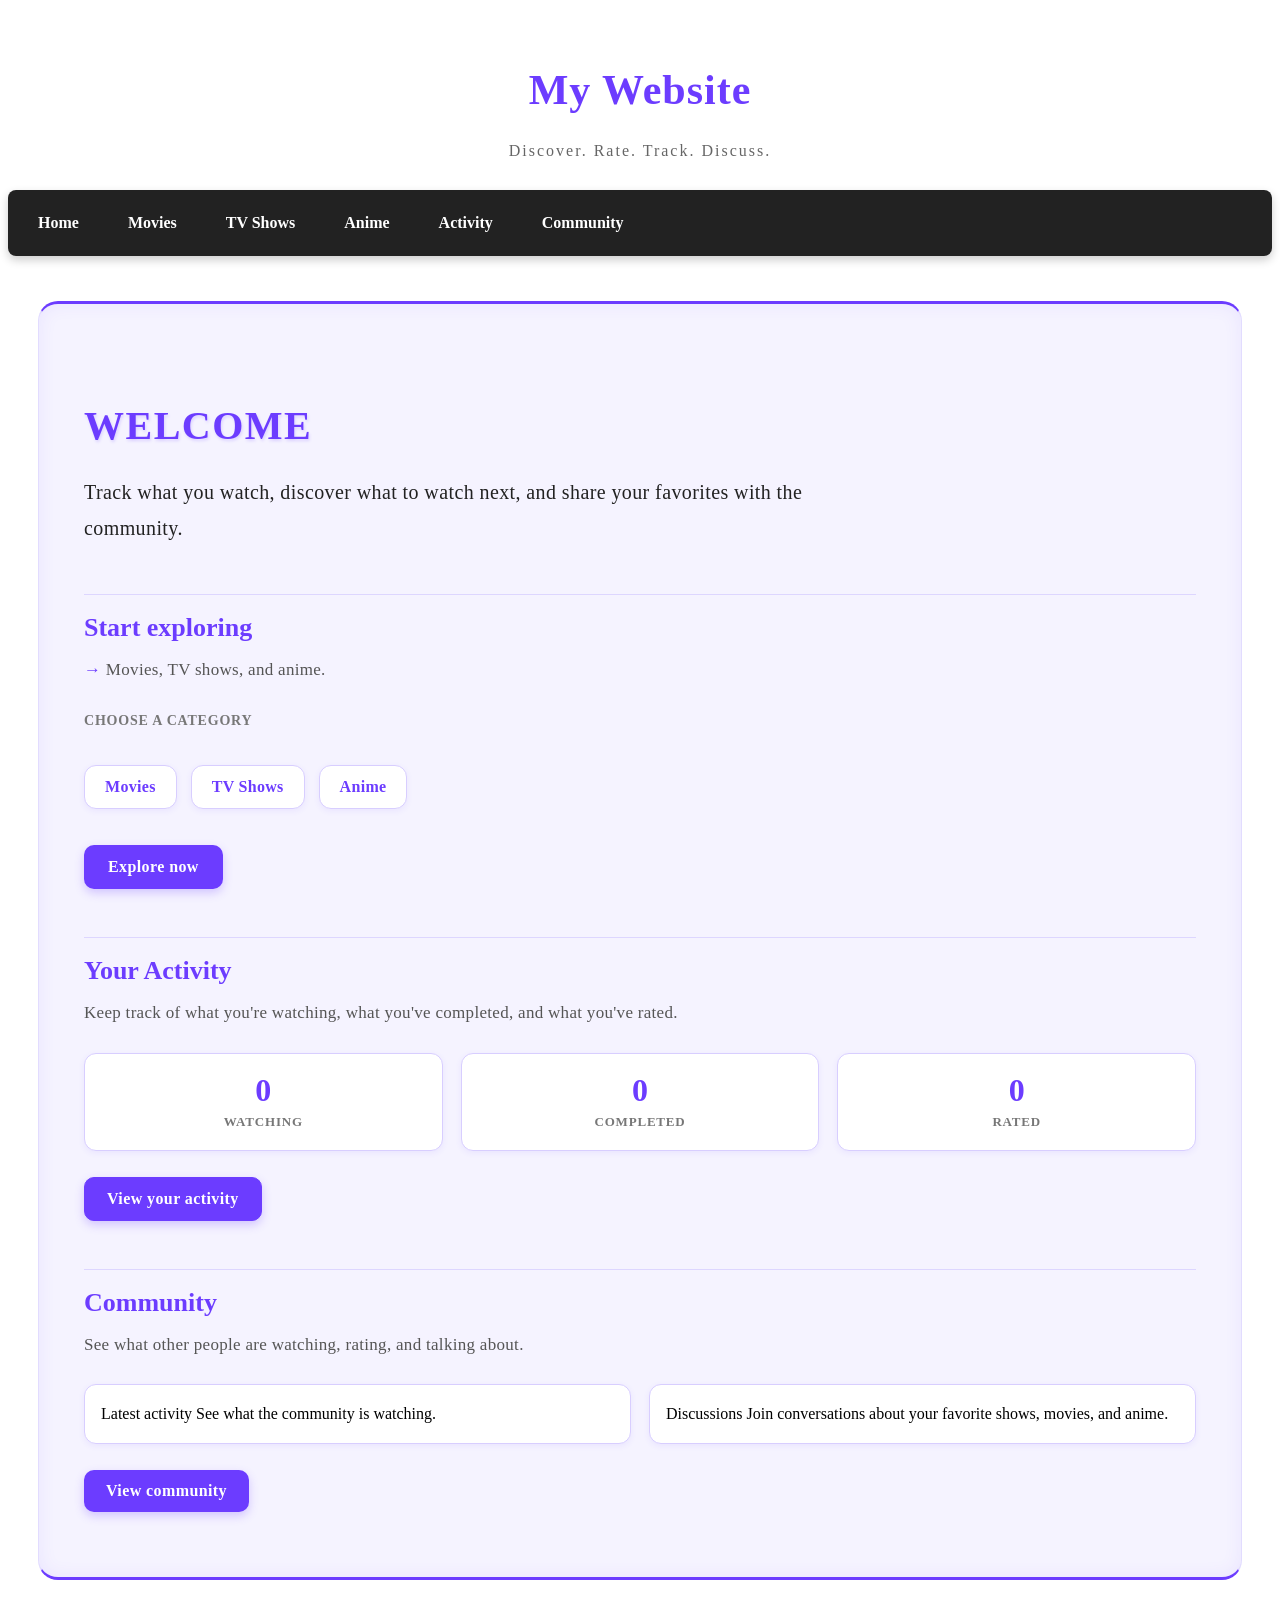
==== index.html @ aff1862b "Update index.html" ====
<!DOCTYPE html>
<html>
<head>
    <title>My Website</title>
    <style>
    nav {
  background-color: #222;
  padding: 16px 18px;
  border-radius: 8px;
  box-shadow: 0 4px 10px rgba(0, 0, 0, 0.2);
  display: flex;
  gap: 10px;
  align-items: center;
}

    nav a {
  color: white;
  margin-right: 15px;
  text-decoration: none;
  padding: 8px 12px;
  border-radius: 6px;
  transition: background-color 0.2s ease, transform 0.15s ease;
  font-weight: 600;
}

nav a:hover {
  background-color: #6c3cff;
  color: white;
  transform: translateY(-2px);
}
    .site-header {
        text-align: center;
        padding: 30px 10px;
    }

    .site-header h1 {
    font-size: 42px;
    letter-spacing: 1px;
    color: #6c3cff;
}  

 .site-header p {
    margin: 8px 0 0;
    color: #666;
    font-size: 16px;
    letter-spacing: 2px;
}   

    main h2 {
  font-size: 40px;
  color: #6c3cff;
  margin-top: 4;
  margin-bottom: 24px;
  letter-spacing: 0.5px;
  line-height: 1.2; 
          text-transform: uppercase;
  font-weight: 800;
      text-shadow: 1px 2px 3px rgba(108, 60, 255, 0.18);    
  letter-spacing: 1.5px;
}
  main h3 {
  font-size: 26px;
  color: #6c3cff;
  margin-top: 48px;
  margin-bottom: 12px;
  padding-top: 18px;
  border-top: 1px solid #ddd6ff;
}
  .explore-text {
  font-size: 17px;
  color: #555;
  margin: 0;
  letter-spacing: 0.3px;
  }  
    .category-label {
  font-size: 14px;
  color: #777;
  margin-top: 22px;
  margin-bottom: 10px;
  font-weight: 700;
  letter-spacing: 0.8px;
  text-transform: uppercase;
       
    }    
      .explore-text::before {
  content: "→ ";
  color: #6c3cff;
  font-weight: 700;
}  
   .category-links {
  display: flex;
  gap: 14px;
  margin-top: 24px;
  margin-bottom: 4px;
  flex-wrap: wrap;
  padding: 8px 0;
}

.category-links a {
  padding: 12px 20px;
  background-color: white;
  color: #6c3cff;
  text-decoration: none;
  border: 1px solid #d8ceff;
  border-radius: 12px;
  font-weight: 600;
  letter-spacing: 0.3px;
  transition: transform 0.2s ease, box-shadow 0.2s ease;
  box-shadow: 0 2px 6px rgba(108, 60, 255, 0.08);
}
   .category-links a:hover {
  transform: translateY(-4px);
  box-shadow: 0 7px 14px rgba(108, 60, 255, 0.22);
  background-color: #faf9ff;
}
   .explore-button {
  display: inline-block;
  margin-top: 24px;
  padding: 13px 24px;
  background-color: #6c3cff;
  color: white;
  text-decoration: none;
  border-radius: 10px;
  transition: background-color 0.2s ease, transform 0.2s ease, box-shadow 0.2s ease;
  box-shadow: 0 4px 10px rgba(108, 60, 255, 0.25);
  font-weight: 700;
  letter-spacing: 0.4px;
}   
    .explore-button:hover {
  background-color: #5428d6;
  transform: translateY(-2px);
    }    

  main p {
  font-size: 20px;
  line-height: 1.8;
  margin: 0;
 max-width: 750px;
  letter-spacing: 0.4px;
        color: #222;
  font-weight: 450;
  margin-top: 8px;
}
      main {
  padding: 65px 45px;
  background-color: #f5f3ff;
  border: 1px solid #e2dcff;
  border-radius: 20px;
  margin: 45px 30px;
  box-shadow: 0 8px 20px rgba(108, 60, 255, 0.16);
            position: relative;
  overflow: hidden;
    transition: transform 0.2s ease, box-shadow 0.2s ease;
  cursor: default;
  will-change: transform;
            border-top: 3px solid #6c3cff;
  border-bottom: 3px solid #6c3cff;
  box-sizing: border-box;
            box-shadow: inset 0 0 18px rgba(108, 60, 255, 0.08);
}

        main:hover {
  transform: translateY(-3px);
      transition: transform 0.2s ease;
  will-change: transform;        
  box-shadow: 0 10px 22px rgba(108, 60, 255, 0.16);
        }
 .activity-heading {
  font-size: 26px;
  color: #6c3cff;
  margin-top: 48px;
  margin-bottom: 12px;
  padding-top: 18px;
  border-top: 1px solid #ddd6ff;
}

.activity-text {
  font-size: 17px;
  color: #555;
  margin: 0;
  letter-spacing: 0.3px;
}

.activity-preview {
  display: flex;
  gap: 18px;
  margin-top: 24px;
  flex-wrap: wrap;
}

.activity-item {
  flex: 1;
  min-width: 120px;
  padding: 20px 16px;
  background-color: white;
  border: 1px solid #d8ceff;
  border-radius: 12px;
  text-align: center;
  box-shadow: 0 2px 6px rgba(108, 60, 255, 0.08);
  transition: transform 0.2s ease, box-shadow 0.2s ease;
}
   .activity-item:hover {
  transform: translateY(-3px);
  box-shadow: 0 6px 12px rgba(108, 60, 255, 0.16);
   }     

.activity-number {
  display: block;
  font-size: 32px;
  font-weight: 800;
  color: #6c3cff;
  line-height: 1;
}

.activity-label {
  display: block;
  margin-top: 8px;
  font-size: 13px;
  color: #777;
  font-weight: 700;
  letter-spacing: 0.8px;
  text-transform: uppercase;
}

.activity-button {
  display: inline-block;
  margin-top: 26px;
  padding: 12px 22px;
  background-color: #6c3cff;
  color: white;
  text-decoration: none;
  border: 1px solid #6c3cff;
  border-radius: 10px;
  font-weight: 700;
  letter-spacing: 0.4px;
  transition: background-color 0.2s ease, transform 0.2s ease, box-shadow 0.2s ease;
  box-shadow: 0 4px 10px rgba(108, 60, 255, 0.25);
}

.activity-button:hover {
  background-color: #5428d6;
  color: white;
  transform: translateY(-2px);
  box-shadow: 0 6px 14px rgba(108, 60, 255, 0.3);
}
  .community-heading {
  font-size: 26px;
  color: #6c3cff;
  margin-top: 48px;
  margin-bottom: 12px;
  padding-top: 18px;
  border-top: 1px solid #ddd6ff;
  } 
  .community-text {
  font-size: 17px;
  color: #555;
  margin: 0;
  letter-spacing: 0.3px;
  }  
   .community-preview {
  display: flex;
  gap: 18px;
  margin-top: 24px;
  flex-wrap: wrap;
   }    
    .community-item {
  flex: 1;
  min-width: 180px;
  padding: 20px 16px;
  background-color: white;
  border: 1px solid #d8ceff;
  border-radius: 12px;
  box-shadow: 0 2px 6px rgba(108, 60, 255, 0.08);
  transition: transform 0.2s ease, box-shadow 0.2s ease;
} 
  .community-item:hover {
  transform: translateY(-3px);
  box-shadow: 0 6px 12px rgba(108, 60, 255, 0.16);
  }   
   .community-button {
  display: inline-block;
  margin-top: 26px;
  padding: 12px 22px;
  background-color: #6c3cff;
  color: white;
  text-decoration: none;
  border-radius: 10px;
  font-weight: 700;
  letter-spacing: 0.4px;
  transition: background-color 0.2s ease, transform 0.2s ease, box-shadow 0.2s ease;
  box-shadow: 0 4px 10px rgba(108, 60, 255, 0.25);
   }  
   .community-button:hover {
  background-color: #5428d6;
  transform: translateY(-2px);
  box-shadow: 0 6px 14px rgba(108, 60, 255, 0.3);
   }     
</style>
</head>

<body>

<header class="site-header">
    <h1>My Website</h1>
    <p>Discover. Rate. Track. Discuss.</p>
</header>
<nav>
    <a href="#">Home</a>
    <a href="#">Movies</a>
    <a href="#">TV Shows</a>
    <a href="#">Anime</a>
    <a href="#">Activity</a>
    <a href="#">Community</a>
</nav>
    <main>
        <h2>Welcome</h2>
   <p>Track what you watch, discover what to watch next, and share your favorites with the community.</p>
          <h3>Start exploring</h3>
<p class="explore-text">Movies, TV shows, and anime.</p>
<p class="category-label">Choose a category</p>
<div class="category-links">
  <a href="#">Movies</a>
  <a href="#">TV Shows</a>
  <a href="#">Anime</a>
</div>

<a href="#" class="explore-button">Explore now</a>
  <h3 class="activity-heading">Your Activity</h3>

<p class="activity-text">
  Keep track of what you're watching, what you've completed, and what you've rated.
</p>

<div class="activity-preview">
  <div class="activity-item">
    <span class="activity-number">0</span>
    <span class="activity-label">Watching</span>
  </div>

  <div class="activity-item">
    <span class="activity-number">0</span>
    <span class="activity-label">Completed</span>
  </div>

  <div class="activity-item">
    <span class="activity-number">0</span>
    <span class="activity-label">Rated</span>
  </div>
</div>

<a href="#" class="activity-button">View your activity</a>   
   <h3 class="community-heading">Community</h3>

<p class="community-text">
  See what other people are watching, rating, and talking about.
</p>

<div class="community-preview">
  <div class="community-item">
    <span class="community-title">Latest activity</span>
    <span class="community-detail">See what the community is watching.</span>
  </div>

  <div class="community-item">
    <span class="community-title">Discussions</span>
    <span class="community-detail">Join conversations about your favorite shows, movies, and anime. </span>
  </div>
</div>

<a href="#" class="community-button">View community</a>     
    </main>

</body>
</html>
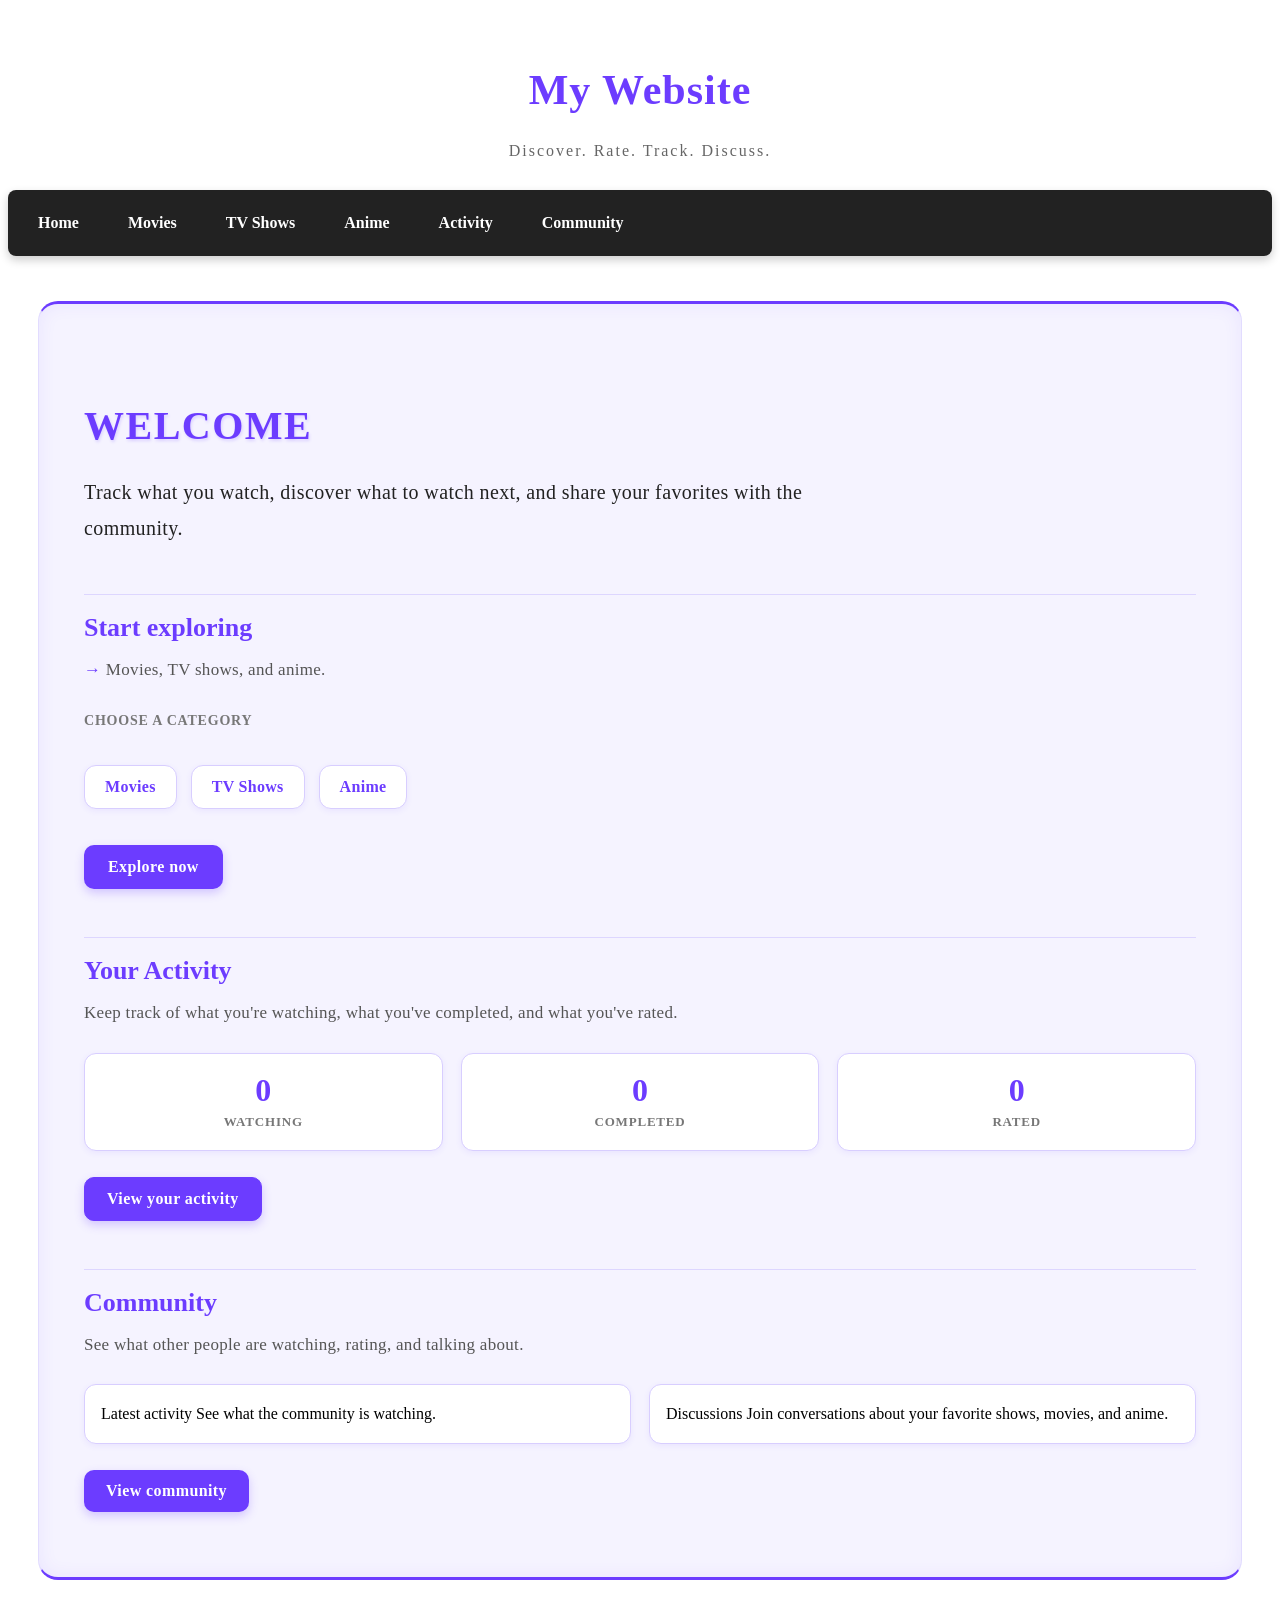
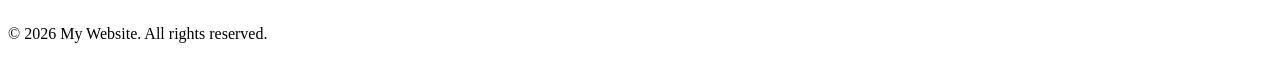
==== commit c9de8ed6: "Update index.html" ====
--- a/index.html
+++ b/index.html
@@ -294,7 +294,41 @@
   background-color: #5428d6;
   transform: translateY(-2px);
   box-shadow: 0 6px 14px rgba(108, 60, 255, 0.3);
-   }     
+   }   
+@media (max-width: 700px) {
+  main {
+    padding: 40px 22px;
+    margin: 25px 15px;
+  }
+
+  .site-header h1 {
+    font-size: 34px;
+  }
+
+  main h2 {
+    font-size: 32px;
+  }
+
+  main h3 {
+    font-size: 23px;
+  }
+
+  .category-links {
+    gap: 10px;
+  }
+
+  .category-links a {
+    padding: 10px 16px;
+  }
+
+  .activity-preview {
+    gap: 12px;
+  }
+
+  .community-preview {
+    gap: 12px;
+  }
+}        
 </style>
 </head>
 
@@ -369,6 +403,8 @@
 
 <a href="#" class="community-button">View community</a>     
     </main>
-
+<footer>
+  <p>© 2026 My Website. All rights reserved.</p>
+</footer>
 </body>
 </html>
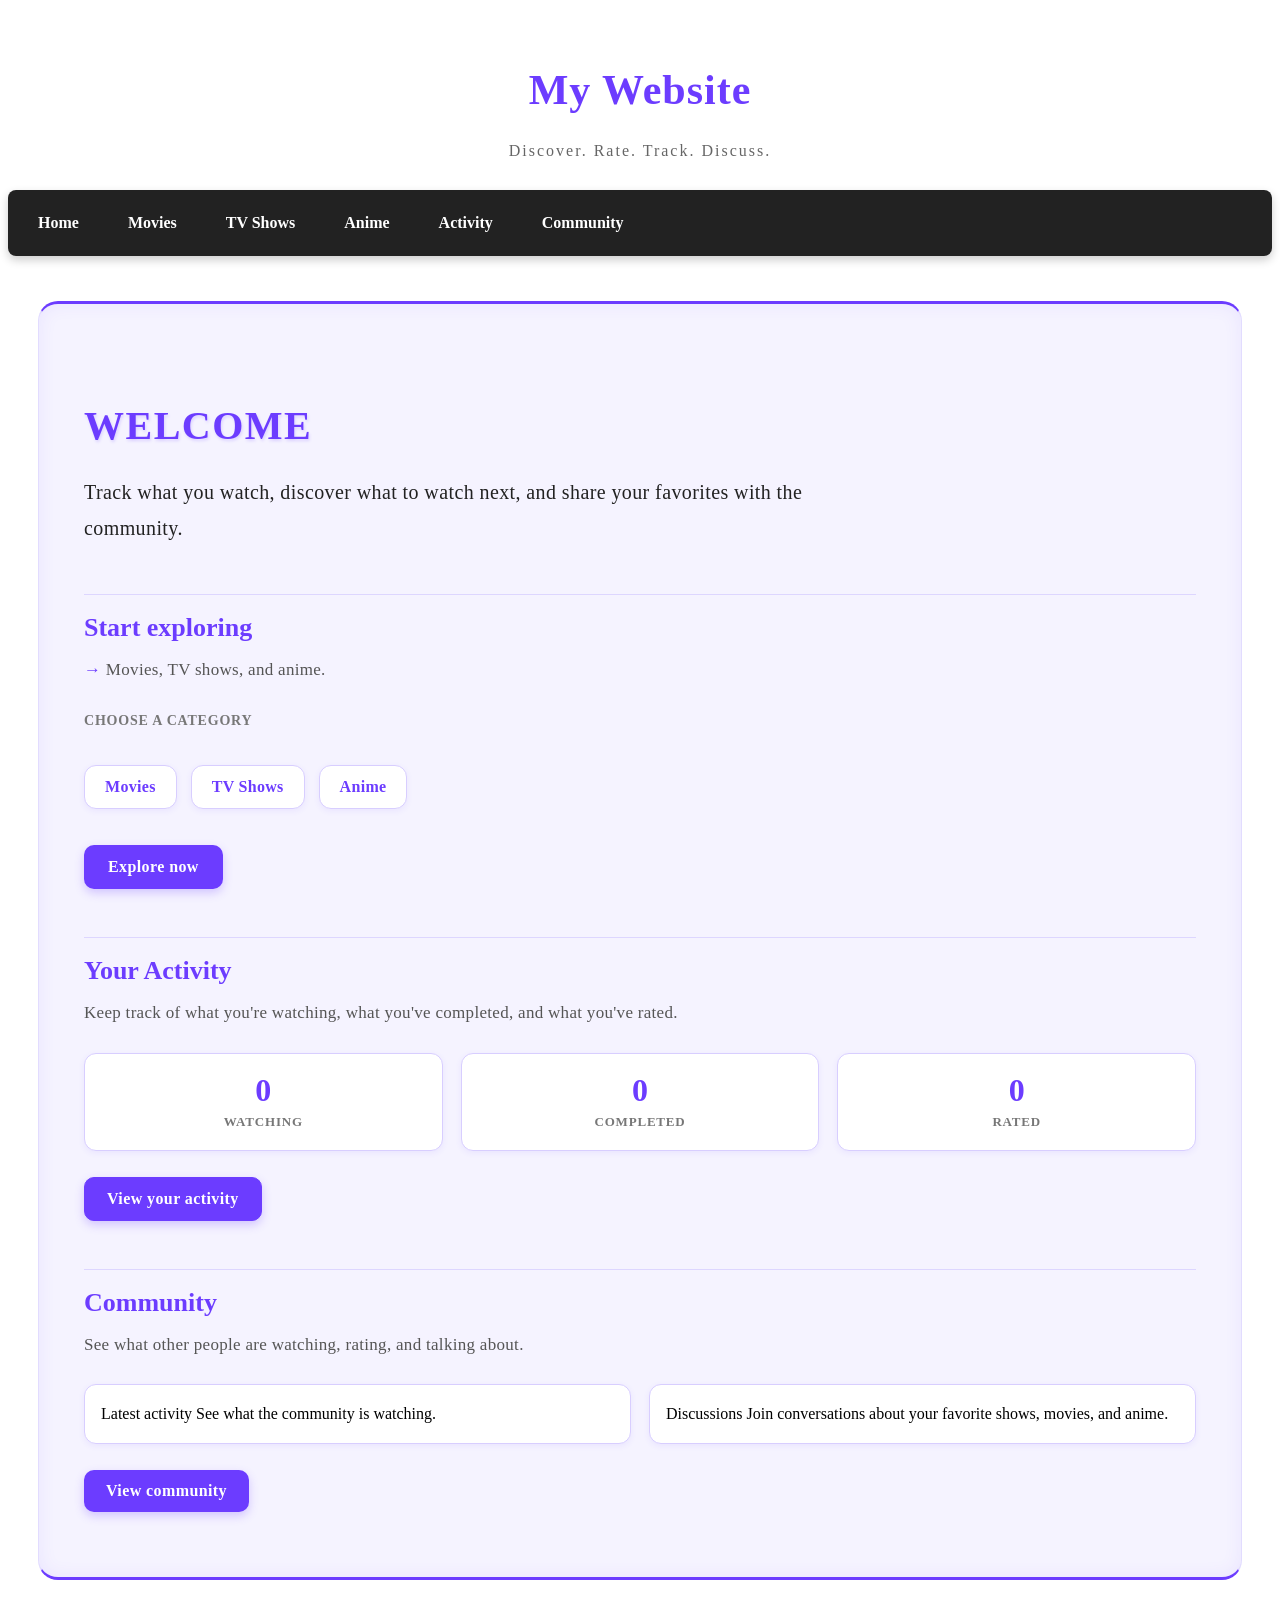
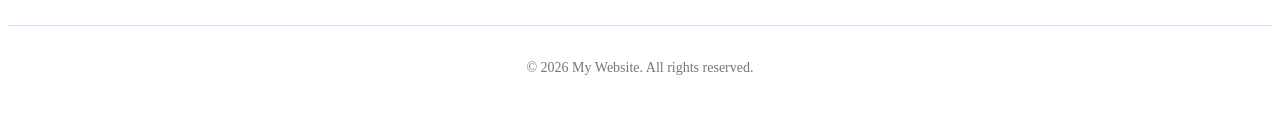
==== commit d0b6bed7: "Update index.html" ====
--- a/index.html
+++ b/index.html
@@ -328,7 +328,15 @@
   .community-preview {
     gap: 12px;
   }
-}        
+}   
+ footer {
+  margin-top: 30px;
+  padding: 20px;
+  text-align: center;
+  color: #777;
+  font-size: 14px;
+  border-top: 1px solid #ddd6ff;
+ }       
 </style>
 </head>
 
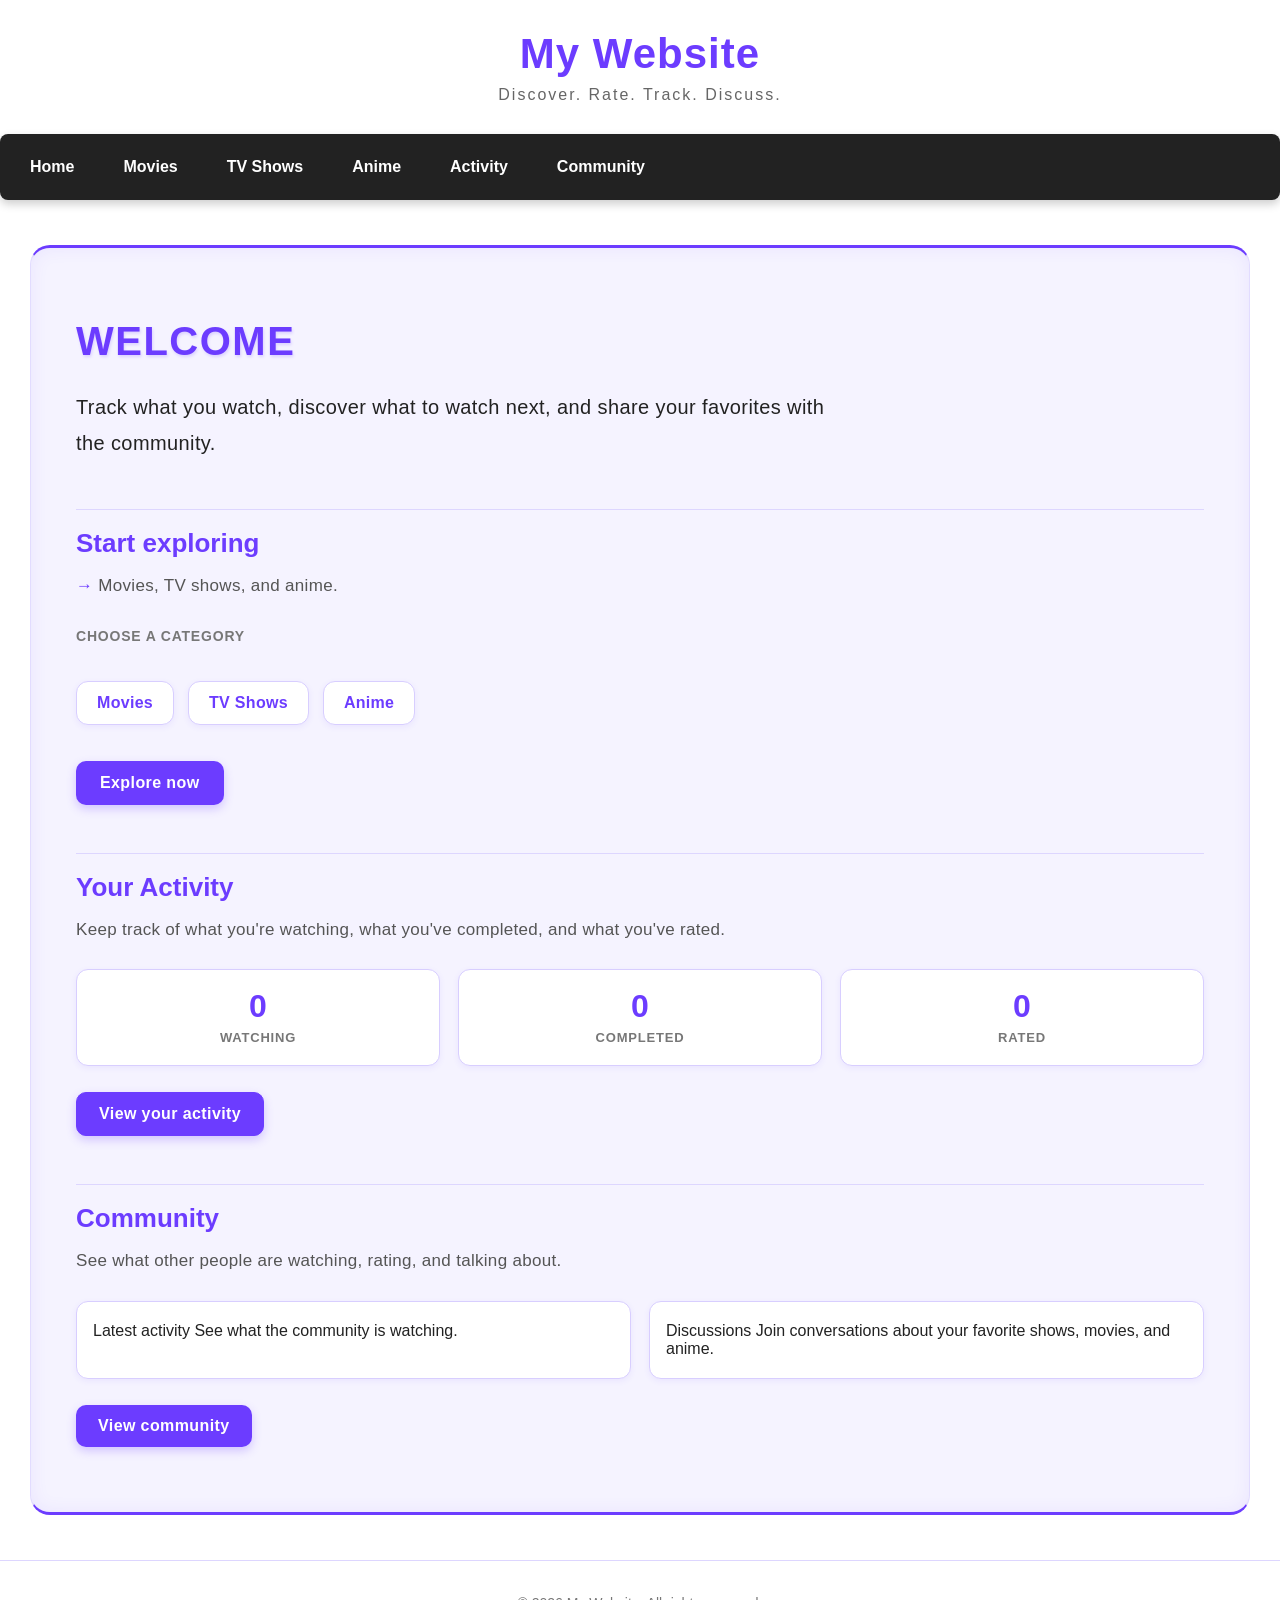
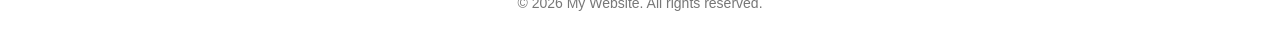
==== commit a22831b0: "Update index.html" ====
--- a/index.html
+++ b/index.html
@@ -1,6 +1,7 @@
 <!DOCTYPE html>
 <html>
 <head>
+    <link rel="stylesheet" href="style.css">
     <title>My Website</title>
     <style>
     nav {
@@ -347,8 +348,8 @@
     <p>Discover. Rate. Track. Discuss.</p>
 </header>
 <nav>
-    <a href="#">Home</a>
-    <a href="#">Movies</a>
+    <a href="index.html">Home</a>
+    <a href="movies.html">Movies</a>
     <a href="#">TV Shows</a>
     <a href="#">Anime</a>
     <a href="#">Activity</a>
--- a/style.css
+++ b/style.css
@@ -0,0 +1,108 @@
+body {
+  margin: 0;
+  font-family: Arial, sans-serif;
+  background-color: white;
+  color: #222;
+}
+
+.site-header {
+  text-align: center;
+  padding: 25px 20px;
+}
+
+.site-header h1 {
+  margin: 0;
+}
+
+.site-header p {
+  margin: 8px 0 0;
+}
+
+nav {
+  background-color: #222;
+  padding: 16px 18px;
+  border-radius: 8px;
+  box-shadow: 0 4px 10px rgba(0, 0, 0, 0.2);
+  display: flex;
+  gap: 10px;
+  align-items: center;
+}
+
+nav a {
+  color: white;
+  margin-right: 15px;
+  text-decoration: none;
+  padding: 8px 12px;
+  border-radius: 6px;
+  transition: background-color 0.2s ease, transform 0.15s ease;
+  font-weight: 600;
+}
+
+nav a:hover {
+  background-color: #6c3cff;
+  color: white;
+  transform: translateY(-2px);
+}
+main {
+  padding: 65px 45px;
+  background-color: #f5f3ff;
+  border: 1px solid #e2dcff;
+  border-radius: 20px;
+  margin: 45px 30px;
+  box-shadow: 0 8px 20px rgba(108, 60, 255, 0.16);
+  position: relative;
+  overflow: hidden;
+}
+
+main h2 {
+  font-size: 40px;
+  color: #6c3cff;
+  margin-top: 4px;
+  margin-bottom: 24px;
+  letter-spacing: 1.5px;
+  line-height: 1.2;
+  text-transform: uppercase;
+  font-weight: 800;
+  text-shadow: 1px 2px 3px rgba(108, 60, 255, 0.18);
+}
+
+main p {
+  font-size: 20px;
+  line-height: 1.8;
+  margin: 0;
+  max-width: 750px;
+  letter-spacing: 0.4px;
+  color: #222;
+}
+
+footer {
+  margin-top: 30px;
+  padding: 20px;
+  text-align: center;
+  color: #777;
+  font-size: 14px;
+  border-top: 1px solid #ddd6ff;
+}
+@media (max-width: 700px) {
+  main {
+    padding: 40px 22px;
+    margin: 25px 15px;
+  }
+
+  .site-header h1 {
+    font-size: 34px;
+  }
+
+  main h2 {
+    font-size: 32px;
+  }
+
+  nav {
+    gap: 6px;
+  }
+
+  nav a {
+    margin-right: 5px;
+    padding: 8px 8px;
+  }
+}
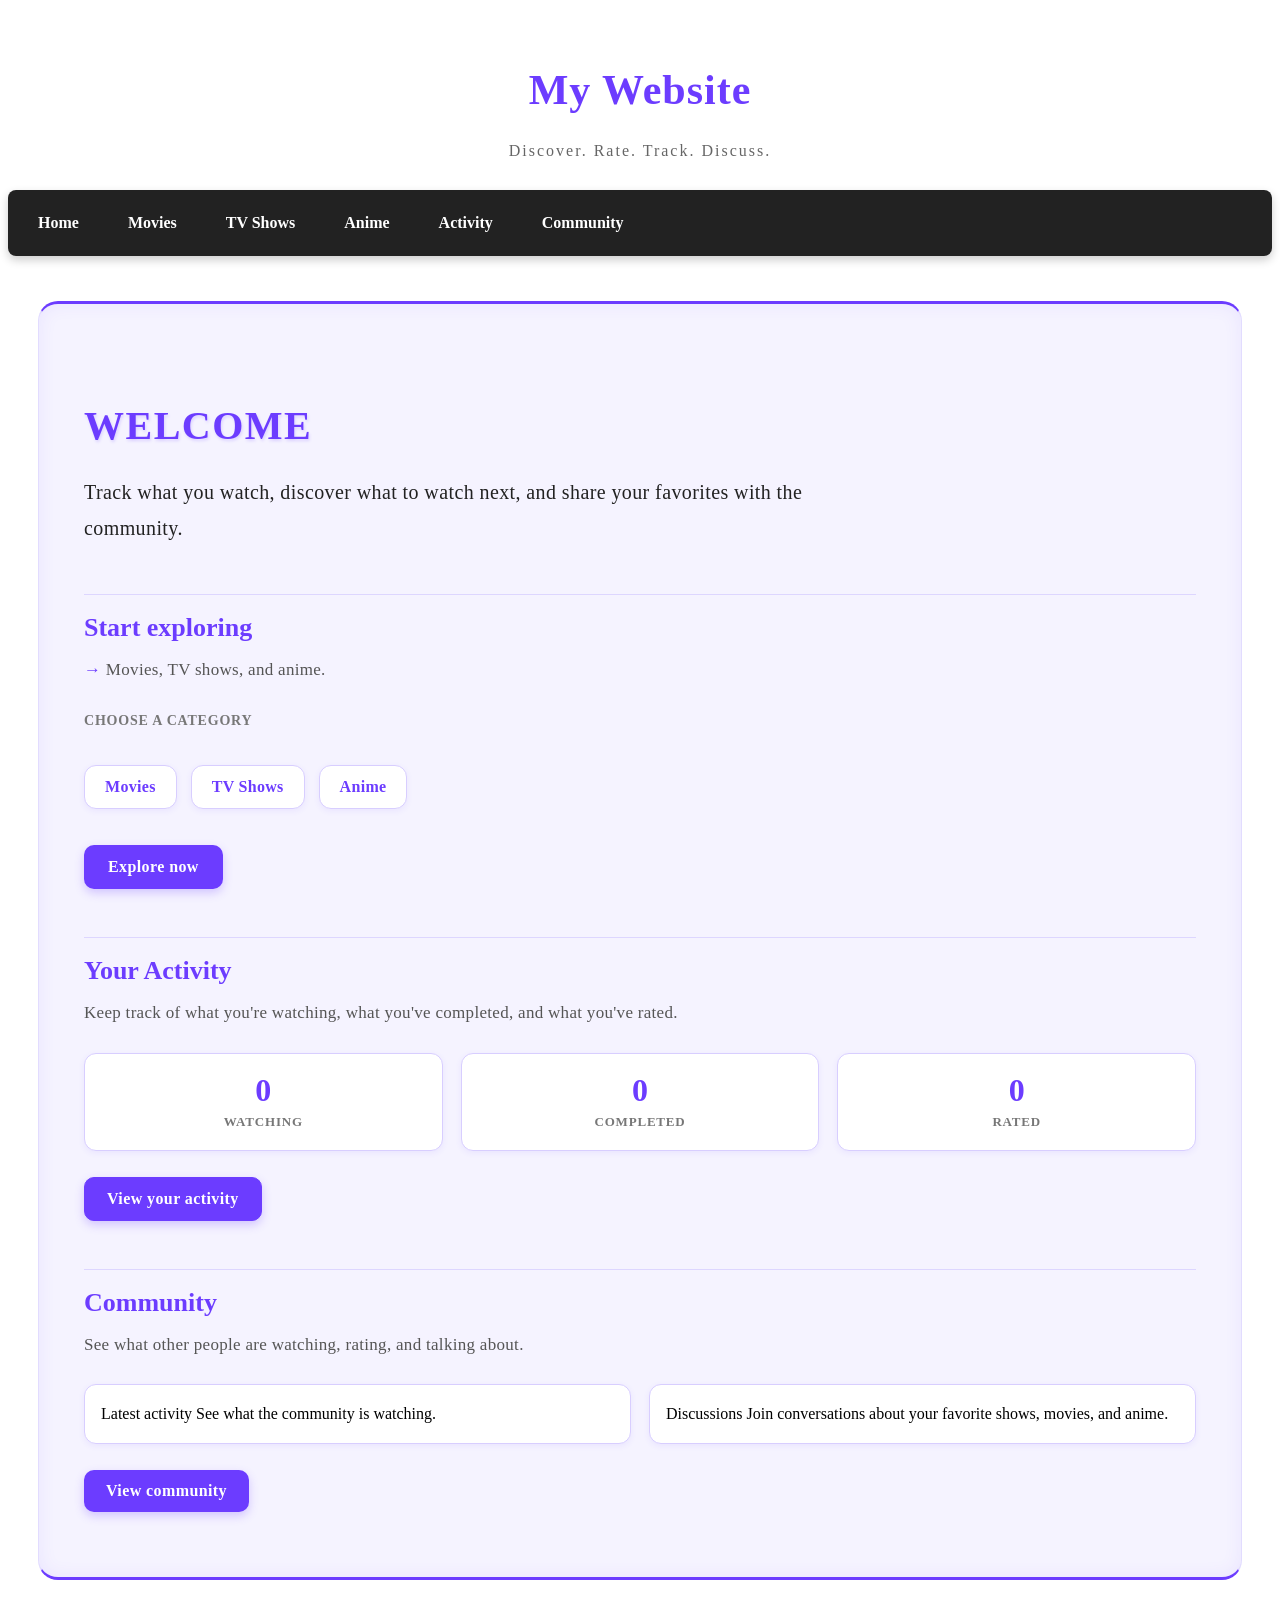
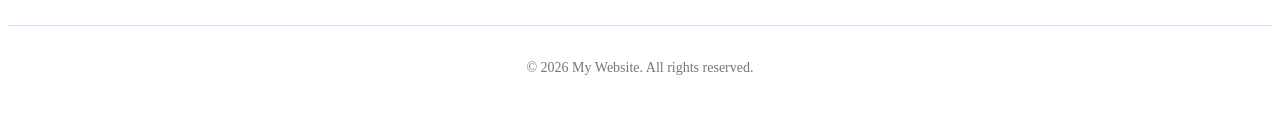
==== commit 735ef0e9: "Update index.html" ====
--- a/index.html
+++ b/index.html
@@ -3,342 +3,7 @@
 <head>
     <link rel="stylesheet" href="style.css">
     <title>My Website</title>
-    <style>
-    nav {
-  background-color: #222;
-  padding: 16px 18px;
-  border-radius: 8px;
-  box-shadow: 0 4px 10px rgba(0, 0, 0, 0.2);
-  display: flex;
-  gap: 10px;
-  align-items: center;
-}
-
-    nav a {
-  color: white;
-  margin-right: 15px;
-  text-decoration: none;
-  padding: 8px 12px;
-  border-radius: 6px;
-  transition: background-color 0.2s ease, transform 0.15s ease;
-  font-weight: 600;
-}
-
-nav a:hover {
-  background-color: #6c3cff;
-  color: white;
-  transform: translateY(-2px);
-}
-    .site-header {
-        text-align: center;
-        padding: 30px 10px;
-    }
-
-    .site-header h1 {
-    font-size: 42px;
-    letter-spacing: 1px;
-    color: #6c3cff;
-}  
-
- .site-header p {
-    margin: 8px 0 0;
-    color: #666;
-    font-size: 16px;
-    letter-spacing: 2px;
-}   
-
-    main h2 {
-  font-size: 40px;
-  color: #6c3cff;
-  margin-top: 4;
-  margin-bottom: 24px;
-  letter-spacing: 0.5px;
-  line-height: 1.2; 
-          text-transform: uppercase;
-  font-weight: 800;
-      text-shadow: 1px 2px 3px rgba(108, 60, 255, 0.18);    
-  letter-spacing: 1.5px;
-}
-  main h3 {
-  font-size: 26px;
-  color: #6c3cff;
-  margin-top: 48px;
-  margin-bottom: 12px;
-  padding-top: 18px;
-  border-top: 1px solid #ddd6ff;
-}
-  .explore-text {
-  font-size: 17px;
-  color: #555;
-  margin: 0;
-  letter-spacing: 0.3px;
-  }  
-    .category-label {
-  font-size: 14px;
-  color: #777;
-  margin-top: 22px;
-  margin-bottom: 10px;
-  font-weight: 700;
-  letter-spacing: 0.8px;
-  text-transform: uppercase;
-       
-    }    
-      .explore-text::before {
-  content: "→ ";
-  color: #6c3cff;
-  font-weight: 700;
-}  
-   .category-links {
-  display: flex;
-  gap: 14px;
-  margin-top: 24px;
-  margin-bottom: 4px;
-  flex-wrap: wrap;
-  padding: 8px 0;
-}
-
-.category-links a {
-  padding: 12px 20px;
-  background-color: white;
-  color: #6c3cff;
-  text-decoration: none;
-  border: 1px solid #d8ceff;
-  border-radius: 12px;
-  font-weight: 600;
-  letter-spacing: 0.3px;
-  transition: transform 0.2s ease, box-shadow 0.2s ease;
-  box-shadow: 0 2px 6px rgba(108, 60, 255, 0.08);
-}
-   .category-links a:hover {
-  transform: translateY(-4px);
-  box-shadow: 0 7px 14px rgba(108, 60, 255, 0.22);
-  background-color: #faf9ff;
-}
-   .explore-button {
-  display: inline-block;
-  margin-top: 24px;
-  padding: 13px 24px;
-  background-color: #6c3cff;
-  color: white;
-  text-decoration: none;
-  border-radius: 10px;
-  transition: background-color 0.2s ease, transform 0.2s ease, box-shadow 0.2s ease;
-  box-shadow: 0 4px 10px rgba(108, 60, 255, 0.25);
-  font-weight: 700;
-  letter-spacing: 0.4px;
-}   
-    .explore-button:hover {
-  background-color: #5428d6;
-  transform: translateY(-2px);
-    }    
-
-  main p {
-  font-size: 20px;
-  line-height: 1.8;
-  margin: 0;
- max-width: 750px;
-  letter-spacing: 0.4px;
-        color: #222;
-  font-weight: 450;
-  margin-top: 8px;
-}
-      main {
-  padding: 65px 45px;
-  background-color: #f5f3ff;
-  border: 1px solid #e2dcff;
-  border-radius: 20px;
-  margin: 45px 30px;
-  box-shadow: 0 8px 20px rgba(108, 60, 255, 0.16);
-            position: relative;
-  overflow: hidden;
-    transition: transform 0.2s ease, box-shadow 0.2s ease;
-  cursor: default;
-  will-change: transform;
-            border-top: 3px solid #6c3cff;
-  border-bottom: 3px solid #6c3cff;
-  box-sizing: border-box;
-            box-shadow: inset 0 0 18px rgba(108, 60, 255, 0.08);
-}
-
-        main:hover {
-  transform: translateY(-3px);
-      transition: transform 0.2s ease;
-  will-change: transform;        
-  box-shadow: 0 10px 22px rgba(108, 60, 255, 0.16);
-        }
- .activity-heading {
-  font-size: 26px;
-  color: #6c3cff;
-  margin-top: 48px;
-  margin-bottom: 12px;
-  padding-top: 18px;
-  border-top: 1px solid #ddd6ff;
-}
-
-.activity-text {
-  font-size: 17px;
-  color: #555;
-  margin: 0;
-  letter-spacing: 0.3px;
-}
-
-.activity-preview {
-  display: flex;
-  gap: 18px;
-  margin-top: 24px;
-  flex-wrap: wrap;
-}
-
-.activity-item {
-  flex: 1;
-  min-width: 120px;
-  padding: 20px 16px;
-  background-color: white;
-  border: 1px solid #d8ceff;
-  border-radius: 12px;
-  text-align: center;
-  box-shadow: 0 2px 6px rgba(108, 60, 255, 0.08);
-  transition: transform 0.2s ease, box-shadow 0.2s ease;
-}
-   .activity-item:hover {
-  transform: translateY(-3px);
-  box-shadow: 0 6px 12px rgba(108, 60, 255, 0.16);
-   }     
-
-.activity-number {
-  display: block;
-  font-size: 32px;
-  font-weight: 800;
-  color: #6c3cff;
-  line-height: 1;
-}
-
-.activity-label {
-  display: block;
-  margin-top: 8px;
-  font-size: 13px;
-  color: #777;
-  font-weight: 700;
-  letter-spacing: 0.8px;
-  text-transform: uppercase;
-}
-
-.activity-button {
-  display: inline-block;
-  margin-top: 26px;
-  padding: 12px 22px;
-  background-color: #6c3cff;
-  color: white;
-  text-decoration: none;
-  border: 1px solid #6c3cff;
-  border-radius: 10px;
-  font-weight: 700;
-  letter-spacing: 0.4px;
-  transition: background-color 0.2s ease, transform 0.2s ease, box-shadow 0.2s ease;
-  box-shadow: 0 4px 10px rgba(108, 60, 255, 0.25);
-}
-
-.activity-button:hover {
-  background-color: #5428d6;
-  color: white;
-  transform: translateY(-2px);
-  box-shadow: 0 6px 14px rgba(108, 60, 255, 0.3);
-}
-  .community-heading {
-  font-size: 26px;
-  color: #6c3cff;
-  margin-top: 48px;
-  margin-bottom: 12px;
-  padding-top: 18px;
-  border-top: 1px solid #ddd6ff;
-  } 
-  .community-text {
-  font-size: 17px;
-  color: #555;
-  margin: 0;
-  letter-spacing: 0.3px;
-  }  
-   .community-preview {
-  display: flex;
-  gap: 18px;
-  margin-top: 24px;
-  flex-wrap: wrap;
-   }    
-    .community-item {
-  flex: 1;
-  min-width: 180px;
-  padding: 20px 16px;
-  background-color: white;
-  border: 1px solid #d8ceff;
-  border-radius: 12px;
-  box-shadow: 0 2px 6px rgba(108, 60, 255, 0.08);
-  transition: transform 0.2s ease, box-shadow 0.2s ease;
-} 
-  .community-item:hover {
-  transform: translateY(-3px);
-  box-shadow: 0 6px 12px rgba(108, 60, 255, 0.16);
-  }   
-   .community-button {
-  display: inline-block;
-  margin-top: 26px;
-  padding: 12px 22px;
-  background-color: #6c3cff;
-  color: white;
-  text-decoration: none;
-  border-radius: 10px;
-  font-weight: 700;
-  letter-spacing: 0.4px;
-  transition: background-color 0.2s ease, transform 0.2s ease, box-shadow 0.2s ease;
-  box-shadow: 0 4px 10px rgba(108, 60, 255, 0.25);
-   }  
-   .community-button:hover {
-  background-color: #5428d6;
-  transform: translateY(-2px);
-  box-shadow: 0 6px 14px rgba(108, 60, 255, 0.3);
-   }   
-@media (max-width: 700px) {
-  main {
-    padding: 40px 22px;
-    margin: 25px 15px;
-  }
-
-  .site-header h1 {
-    font-size: 34px;
-  }
-
-  main h2 {
-    font-size: 32px;
-  }
-
-  main h3 {
-    font-size: 23px;
-  }
-
-  .category-links {
-    gap: 10px;
-  }
-
-  .category-links a {
-    padding: 10px 16px;
-  }
-
-  .activity-preview {
-    gap: 12px;
-  }
-
-  .community-preview {
-    gap: 12px;
-  }
-}   
- footer {
-  margin-top: 30px;
-  padding: 20px;
-  text-align: center;
-  color: #777;
-  font-size: 14px;
-  border-top: 1px solid #ddd6ff;
- }       
-</style>
+    
 </head>
 
 <body>
--- a/style.css
+++ b/style.css
@@ -1,23 +1,3 @@
-body {
-  margin: 0;
-  font-family: Arial, sans-serif;
-  background-color: white;
-  color: #222;
-}
-
-.site-header {
-  text-align: center;
-  padding: 25px 20px;
-}
-
-.site-header h1 {
-  margin: 0;
-}
-
-.site-header p {
-  margin: 8px 0 0;
-}
-
 nav {
   background-color: #222;
   padding: 16px 18px;
@@ -28,7 +8,7 @@
   align-items: center;
 }
 
-nav a {
+    nav a {
   color: white;
   margin-right: 15px;
   text-decoration: none;
@@ -43,66 +23,312 @@
   color: white;
   transform: translateY(-2px);
 }
-main {
+    .site-header {
+        text-align: center;
+        padding: 30px 10px;
+    }
+
+    .site-header h1 {
+    font-size: 42px;
+    letter-spacing: 1px;
+    color: #6c3cff;
+}  
+
+ .site-header p {
+    margin: 8px 0 0;
+    color: #666;
+    font-size: 16px;
+    letter-spacing: 2px;
+}   
+
+    main h2 {
+  font-size: 40px;
+  color: #6c3cff;
+  margin-top: 4;
+  margin-bottom: 24px;
+  letter-spacing: 0.5px;
+  line-height: 1.2; 
+          text-transform: uppercase;
+  font-weight: 800;
+      text-shadow: 1px 2px 3px rgba(108, 60, 255, 0.18);    
+  letter-spacing: 1.5px;
+}
+  main h3 {
+  font-size: 26px;
+  color: #6c3cff;
+  margin-top: 48px;
+  margin-bottom: 12px;
+  padding-top: 18px;
+  border-top: 1px solid #ddd6ff;
+}
+  .explore-text {
+  font-size: 17px;
+  color: #555;
+  margin: 0;
+  letter-spacing: 0.3px;
+  }  
+    .category-label {
+  font-size: 14px;
+  color: #777;
+  margin-top: 22px;
+  margin-bottom: 10px;
+  font-weight: 700;
+  letter-spacing: 0.8px;
+  text-transform: uppercase;
+       
+    }    
+      .explore-text::before {
+  content: "→ ";
+  color: #6c3cff;
+  font-weight: 700;
+}  
+   .category-links {
+  display: flex;
+  gap: 14px;
+  margin-top: 24px;
+  margin-bottom: 4px;
+  flex-wrap: wrap;
+  padding: 8px 0;
+}
+
+.category-links a {
+  padding: 12px 20px;
+  background-color: white;
+  color: #6c3cff;
+  text-decoration: none;
+  border: 1px solid #d8ceff;
+  border-radius: 12px;
+  font-weight: 600;
+  letter-spacing: 0.3px;
+  transition: transform 0.2s ease, box-shadow 0.2s ease;
+  box-shadow: 0 2px 6px rgba(108, 60, 255, 0.08);
+}
+   .category-links a:hover {
+  transform: translateY(-4px);
+  box-shadow: 0 7px 14px rgba(108, 60, 255, 0.22);
+  background-color: #faf9ff;
+}
+   .explore-button {
+  display: inline-block;
+  margin-top: 24px;
+  padding: 13px 24px;
+  background-color: #6c3cff;
+  color: white;
+  text-decoration: none;
+  border-radius: 10px;
+  transition: background-color 0.2s ease, transform 0.2s ease, box-shadow 0.2s ease;
+  box-shadow: 0 4px 10px rgba(108, 60, 255, 0.25);
+  font-weight: 700;
+  letter-spacing: 0.4px;
+}   
+    .explore-button:hover {
+  background-color: #5428d6;
+  transform: translateY(-2px);
+    }    
+
+  main p {
+  font-size: 20px;
+  line-height: 1.8;
+  margin: 0;
+ max-width: 750px;
+  letter-spacing: 0.4px;
+        color: #222;
+  font-weight: 450;
+  margin-top: 8px;
+}
+      main {
   padding: 65px 45px;
   background-color: #f5f3ff;
   border: 1px solid #e2dcff;
   border-radius: 20px;
   margin: 45px 30px;
   box-shadow: 0 8px 20px rgba(108, 60, 255, 0.16);
-  position: relative;
+            position: relative;
   overflow: hidden;
-}
-
-main h2 {
-  font-size: 40px;
-  color: #6c3cff;
-  margin-top: 4px;
-  margin-bottom: 24px;
-  letter-spacing: 1.5px;
-  line-height: 1.2;
+    transition: transform 0.2s ease, box-shadow 0.2s ease;
+  cursor: default;
+  will-change: transform;
+            border-top: 3px solid #6c3cff;
+  border-bottom: 3px solid #6c3cff;
+  box-sizing: border-box;
+            box-shadow: inset 0 0 18px rgba(108, 60, 255, 0.08);
+}
+
+        main:hover {
+  transform: translateY(-3px);
+      transition: transform 0.2s ease;
+  will-change: transform;        
+  box-shadow: 0 10px 22px rgba(108, 60, 255, 0.16);
+        }
+ .activity-heading {
+  font-size: 26px;
+  color: #6c3cff;
+  margin-top: 48px;
+  margin-bottom: 12px;
+  padding-top: 18px;
+  border-top: 1px solid #ddd6ff;
+}
+
+.activity-text {
+  font-size: 17px;
+  color: #555;
+  margin: 0;
+  letter-spacing: 0.3px;
+}
+
+.activity-preview {
+  display: flex;
+  gap: 18px;
+  margin-top: 24px;
+  flex-wrap: wrap;
+}
+
+.activity-item {
+  flex: 1;
+  min-width: 120px;
+  padding: 20px 16px;
+  background-color: white;
+  border: 1px solid #d8ceff;
+  border-radius: 12px;
+  text-align: center;
+  box-shadow: 0 2px 6px rgba(108, 60, 255, 0.08);
+  transition: transform 0.2s ease, box-shadow 0.2s ease;
+}
+   .activity-item:hover {
+  transform: translateY(-3px);
+  box-shadow: 0 6px 12px rgba(108, 60, 255, 0.16);
+   }     
+
+.activity-number {
+  display: block;
+  font-size: 32px;
+  font-weight: 800;
+  color: #6c3cff;
+  line-height: 1;
+}
+
+.activity-label {
+  display: block;
+  margin-top: 8px;
+  font-size: 13px;
+  color: #777;
+  font-weight: 700;
+  letter-spacing: 0.8px;
   text-transform: uppercase;
-  font-weight: 800;
-  text-shadow: 1px 2px 3px rgba(108, 60, 255, 0.18);
-}
-
-main p {
-  font-size: 20px;
-  line-height: 1.8;
+}
+
+.activity-button {
+  display: inline-block;
+  margin-top: 26px;
+  padding: 12px 22px;
+  background-color: #6c3cff;
+  color: white;
+  text-decoration: none;
+  border: 1px solid #6c3cff;
+  border-radius: 10px;
+  font-weight: 700;
+  letter-spacing: 0.4px;
+  transition: background-color 0.2s ease, transform 0.2s ease, box-shadow 0.2s ease;
+  box-shadow: 0 4px 10px rgba(108, 60, 255, 0.25);
+}
+
+.activity-button:hover {
+  background-color: #5428d6;
+  color: white;
+  transform: translateY(-2px);
+  box-shadow: 0 6px 14px rgba(108, 60, 255, 0.3);
+}
+  .community-heading {
+  font-size: 26px;
+  color: #6c3cff;
+  margin-top: 48px;
+  margin-bottom: 12px;
+  padding-top: 18px;
+  border-top: 1px solid #ddd6ff;
+  } 
+  .community-text {
+  font-size: 17px;
+  color: #555;
   margin: 0;
-  max-width: 750px;
+  letter-spacing: 0.3px;
+  }  
+   .community-preview {
+  display: flex;
+  gap: 18px;
+  margin-top: 24px;
+  flex-wrap: wrap;
+   }    
+    .community-item {
+  flex: 1;
+  min-width: 180px;
+  padding: 20px 16px;
+  background-color: white;
+  border: 1px solid #d8ceff;
+  border-radius: 12px;
+  box-shadow: 0 2px 6px rgba(108, 60, 255, 0.08);
+  transition: transform 0.2s ease, box-shadow 0.2s ease;
+} 
+  .community-item:hover {
+  transform: translateY(-3px);
+  box-shadow: 0 6px 12px rgba(108, 60, 255, 0.16);
+  }   
+   .community-button {
+  display: inline-block;
+  margin-top: 26px;
+  padding: 12px 22px;
+  background-color: #6c3cff;
+  color: white;
+  text-decoration: none;
+  border-radius: 10px;
+  font-weight: 700;
   letter-spacing: 0.4px;
-  color: #222;
-}
-
-footer {
+  transition: background-color 0.2s ease, transform 0.2s ease, box-shadow 0.2s ease;
+  box-shadow: 0 4px 10px rgba(108, 60, 255, 0.25);
+   }  
+   .community-button:hover {
+  background-color: #5428d6;
+  transform: translateY(-2px);
+  box-shadow: 0 6px 14px rgba(108, 60, 255, 0.3);
+   }   
+@media (max-width: 700px) {
+  main {
+    padding: 40px 22px;
+    margin: 25px 15px;
+  }
+
+  .site-header h1 {
+    font-size: 34px;
+  }
+
+  main h2 {
+    font-size: 32px;
+  }
+
+  main h3 {
+    font-size: 23px;
+  }
+
+  .category-links {
+    gap: 10px;
+  }
+
+  .category-links a {
+    padding: 10px 16px;
+  }
+
+  .activity-preview {
+    gap: 12px;
+  }
+
+  .community-preview {
+    gap: 12px;
+  }
+}   
+ footer {
   margin-top: 30px;
   padding: 20px;
   text-align: center;
   color: #777;
   font-size: 14px;
   border-top: 1px solid #ddd6ff;
-}
-@media (max-width: 700px) {
-  main {
-    padding: 40px 22px;
-    margin: 25px 15px;
-  }
-
-  .site-header h1 {
-    font-size: 34px;
-  }
-
-  main h2 {
-    font-size: 32px;
-  }
-
-  nav {
-    gap: 6px;
-  }
-
-  nav a {
-    margin-right: 5px;
-    padding: 8px 8px;
-  }
-}
+ }       
